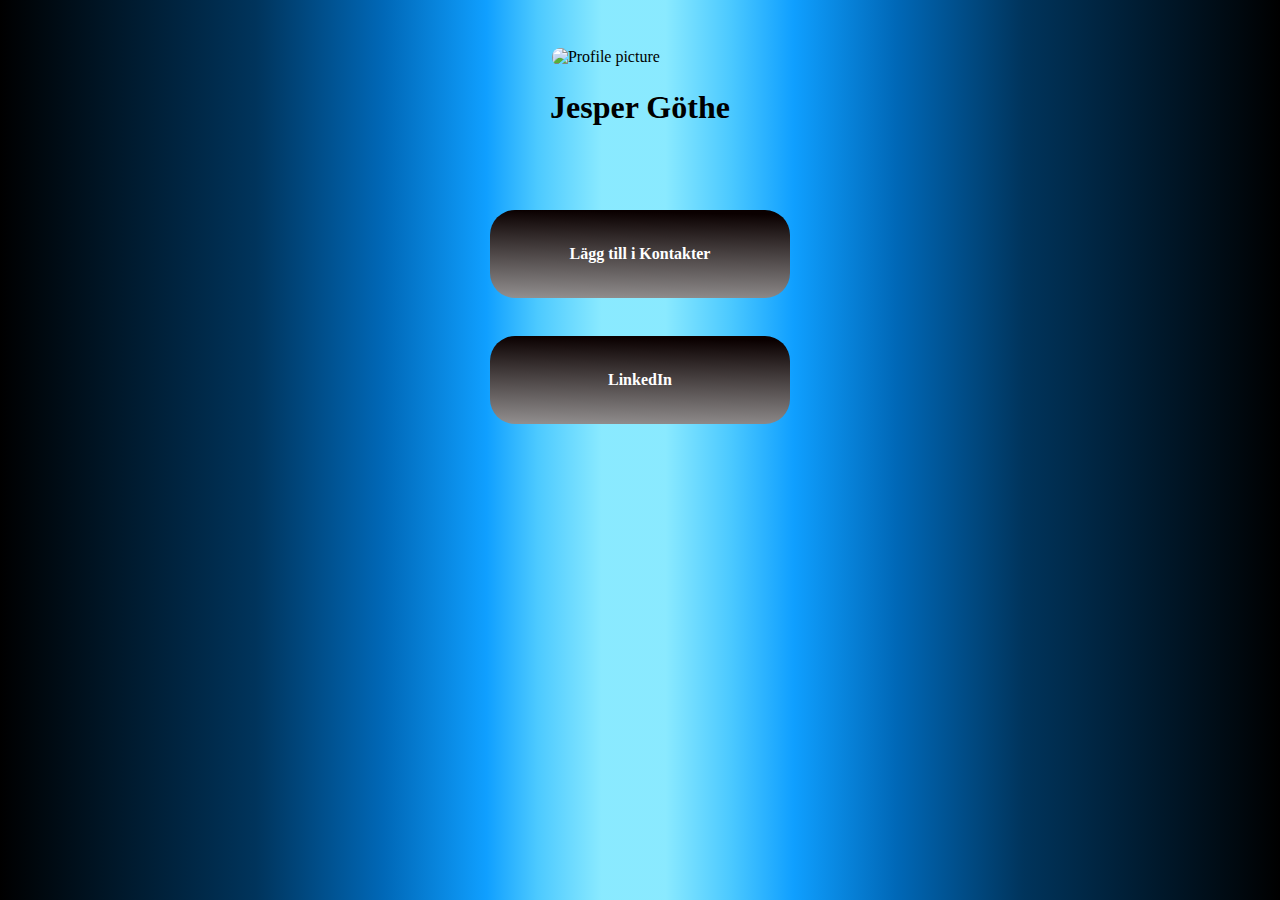
==== wshare/index.html @ 2f064e19 "update" ====
<!DOCTYPE html>
<Html>
    <head>
        <title>Det Smarta Visitkortet</title>
        <link rel="stylesheet" href="style.css">
    </head>
    <body>
        <!-- Namn & Bild -->
        <div class="container">
            <div class="Name">
                <img src="..\media\jesper.jpg" alt="Profile picture">
                <h1 class="name">Jesper Göthe</h1> <!-- Fixa alignment på långa namn-->
            </div>
        </div>
        
        <div class="singleButtonContainer">
            <button class="button1" type="button" onclick="openFile()">Lägg till i Kontakter</button>
        </div>
        
        <div class="singleButtonContainer">
        <button class="button1" type="button"onclick="openFile()">LinkedIn</button>
        </div>



    </body>

    <!-- CSS -->


</Html>
---- wshare/style.css ----
<style>
    .name{
        text-align: center;
        font-size: 48px;
        font-weight: 500;
        font-family:'Trebuchet MS', 'Lucida Sans Unicode', 'Lucida Grande', 'Lucida Sans', Arial, sans-serif;
    }
    .container {
        padding: 3%;
        display: flex;
        justify-content: center; /* center horizontally */
    }
    .container img {
        padding: 1%;
        width: 300px;
        height: auto;
        max-width: 100%;
        max-height: 100%;
        border-width: 0px;
        border-color: #000000;
        border-radius: 40px;
        object-fit: contain; /* or 'cover' depending on your requirements */
        
    }
    .doubleButtonContainer{
        text-align: center;
        height: auto;
        position: relative;
        padding: 40px
    }
    .singleButtonContainer{
        text-align: center;
        height: auto;
        position: relative;
        padding: 1%
    }

    .button1 {
        /* Button attributes */
        width: 300px;
        border-width: 0px;
        border-color: #000000;
        border-radius: 25px;

        /* Text attributes */
        color: #FFFFFF;
        font-size: 12px;
        font-family: 'Overpass',Helvetica,Arial,Lucida,sans-serif; /* funkar inte */
        font-weight: 700;
        background-image: linear-gradient(181deg,#0a0000 5%,#cccccc 140%);
        padding-top: 35px;
        padding-bottom: 35px;
        margin-left: 1%;
        margin-right: 1%;
        margin-top: 1%;

        content: attr(data-icon);
        font-family: "ETmodules";
        line-height: inherit;
        font-size: inherit;

    }
    
    body{
        background-image: linear-gradient(90deg,
        hsl(0deg 0% 0%) 0%,
        hsl(206deg 100% 18%) 20%,
        hsl(206deg 100% 36%) 30%,
        hsl(204deg 100% 53%) 38%,
        hsl(198deg 100% 65%) 42%,
        hsl(191deg 100% 77%) 47%,
        hsl(191deg 100% 77%) 52%,
        hsl(198deg 100% 65%) 57%,
        hsl(204deg 100% 53%) 62%,
        hsl(206deg 100% 36%) 70%,
        hsl(206deg 100% 18%) 80%,
        hsl(0deg 0% 0%) 100%);

        background-repeat: no-repeat;
    }
    html{
        margin: 0;
        height: 100%;
    }
</style>
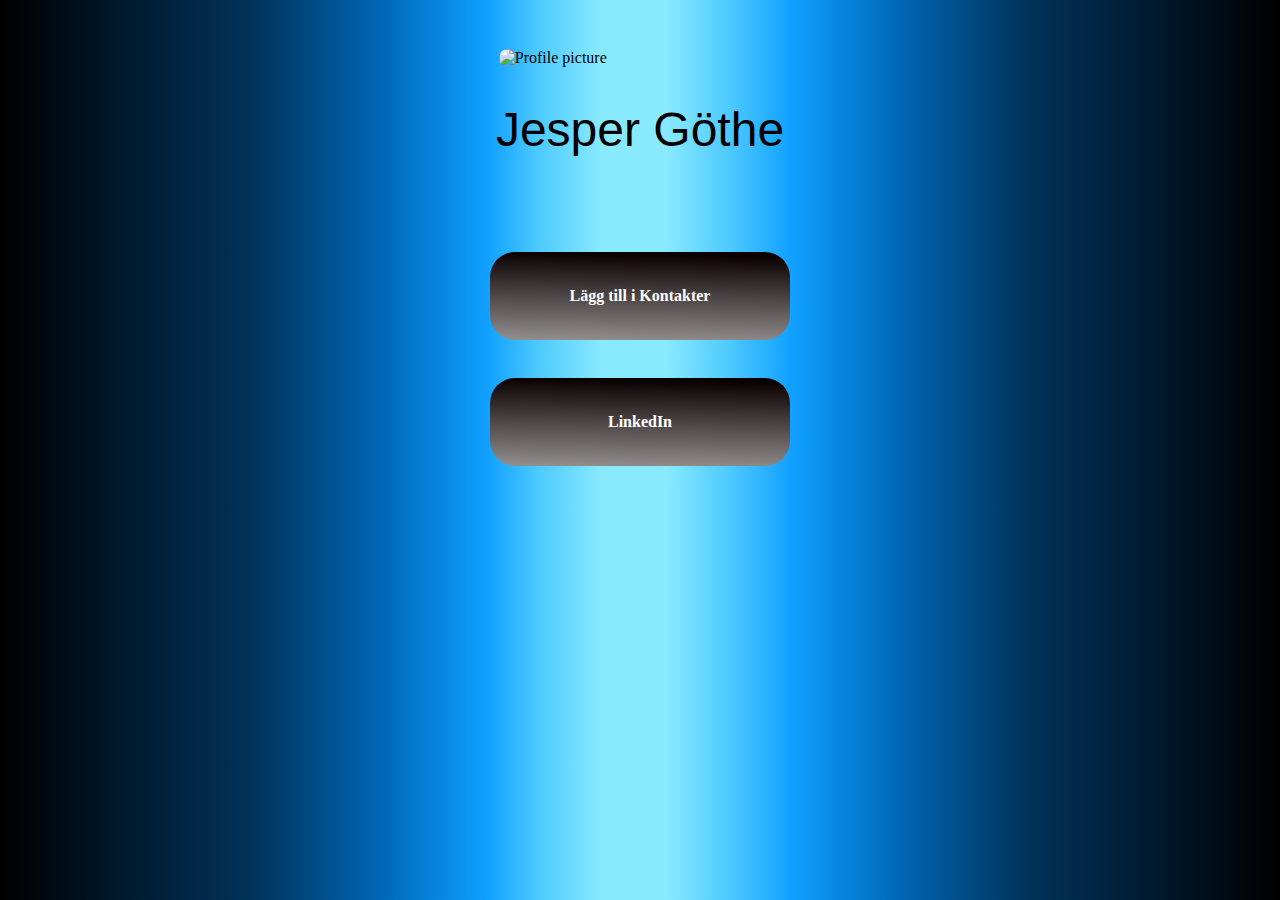
==== commit fb89fa1b: "update 2" ====
--- a/wshare/index.html
+++ b/wshare/index.html
@@ -5,6 +5,8 @@
         <link rel="stylesheet" href="style.css">
     </head>
     <body>
+        <script type="text/javascript" src="wshare.js"></script>
+        
         <!-- Namn & Bild -->
         <div class="container">
             <div class="Name">
@@ -21,8 +23,6 @@
         <button class="button1" type="button"onclick="openFile()">LinkedIn</button>
         </div>
 
-
-
     </body>
 
     <!-- CSS -->
--- a/wshare/style.css
+++ b/wshare/style.css
@@ -1,5 +1,4 @@
 
-<style>
     .name{
         text-align: center;
         font-size: 48px;
@@ -42,6 +41,8 @@
         border-width: 0px;
         border-color: #000000;
         border-radius: 25px;
+        cursor: pointer;
+
 
         /* Text attributes */
         color: #FFFFFF;
@@ -83,4 +84,3 @@
         margin: 0;
         height: 100%;
     }
-</style>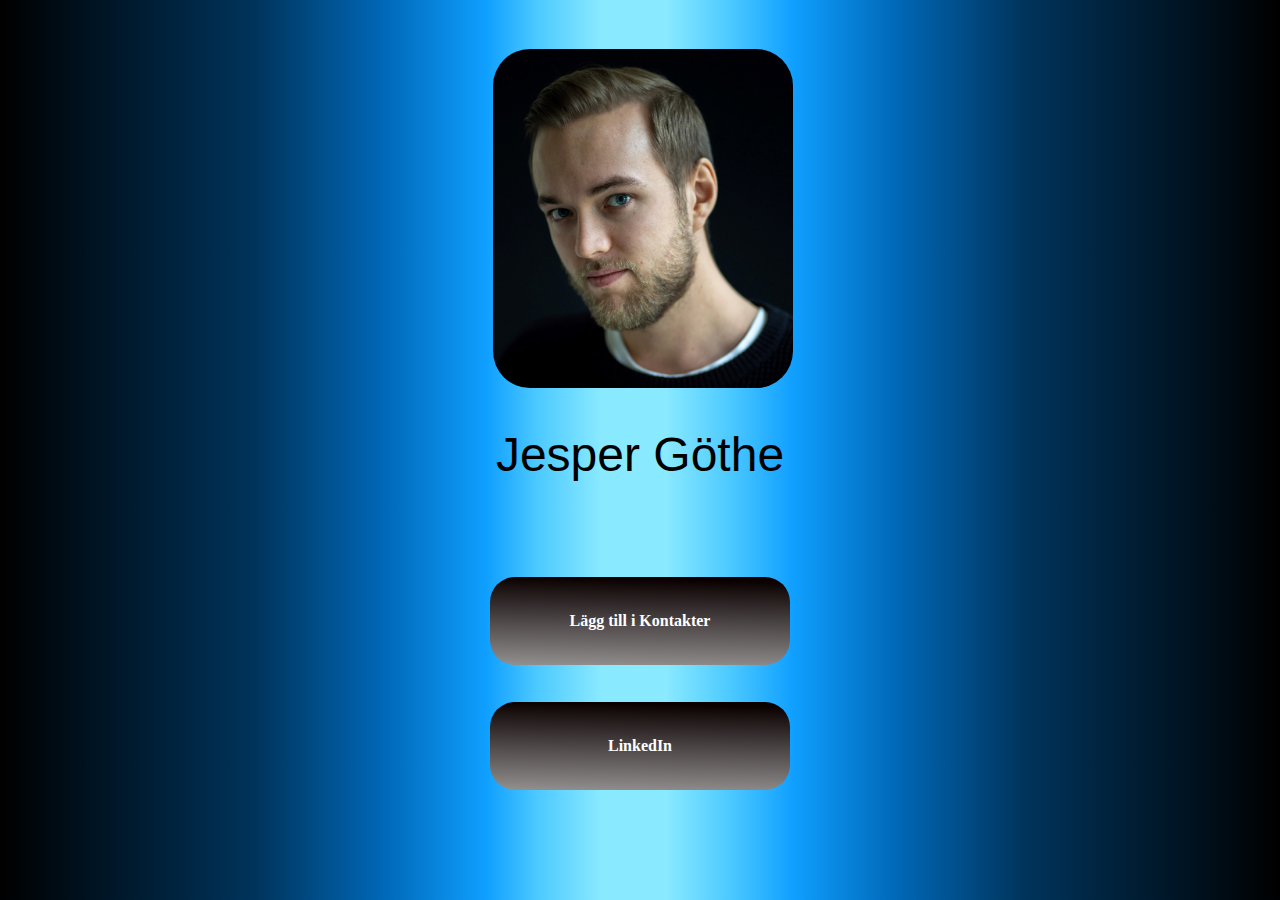
==== commit 690587ce: "case fixes" ====
--- a/wshare/index.html
+++ b/wshare/index.html
@@ -6,11 +6,11 @@
     </head>
     <body>
         <script type="text/javascript" src="wshare.js"></script>
-        
+
         <!-- Namn & Bild -->
         <div class="container">
             <div class="Name">
-                <img src="..\media\jesper.jpg" alt="Profile picture">
+                <img src="..\media\Jesper.jpg" alt="Profile picture">
                 <h1 class="name">Jesper Göthe</h1> <!-- Fixa alignment på långa namn-->
             </div>
         </div>
@@ -20,13 +20,10 @@
         </div>
         
         <div class="singleButtonContainer">
-        <button class="button1" type="button"onclick="openFile()">LinkedIn</button>
+        <button class="button1" type="button" onclick="openUrl('https://www.linkedin.com/in/jesper-g%C3%B6the-373350146/')">LinkedIn</button>
         </div>
 
     </body>
 
-    <!-- CSS -->
 
-
-</Html>
-
+</Html>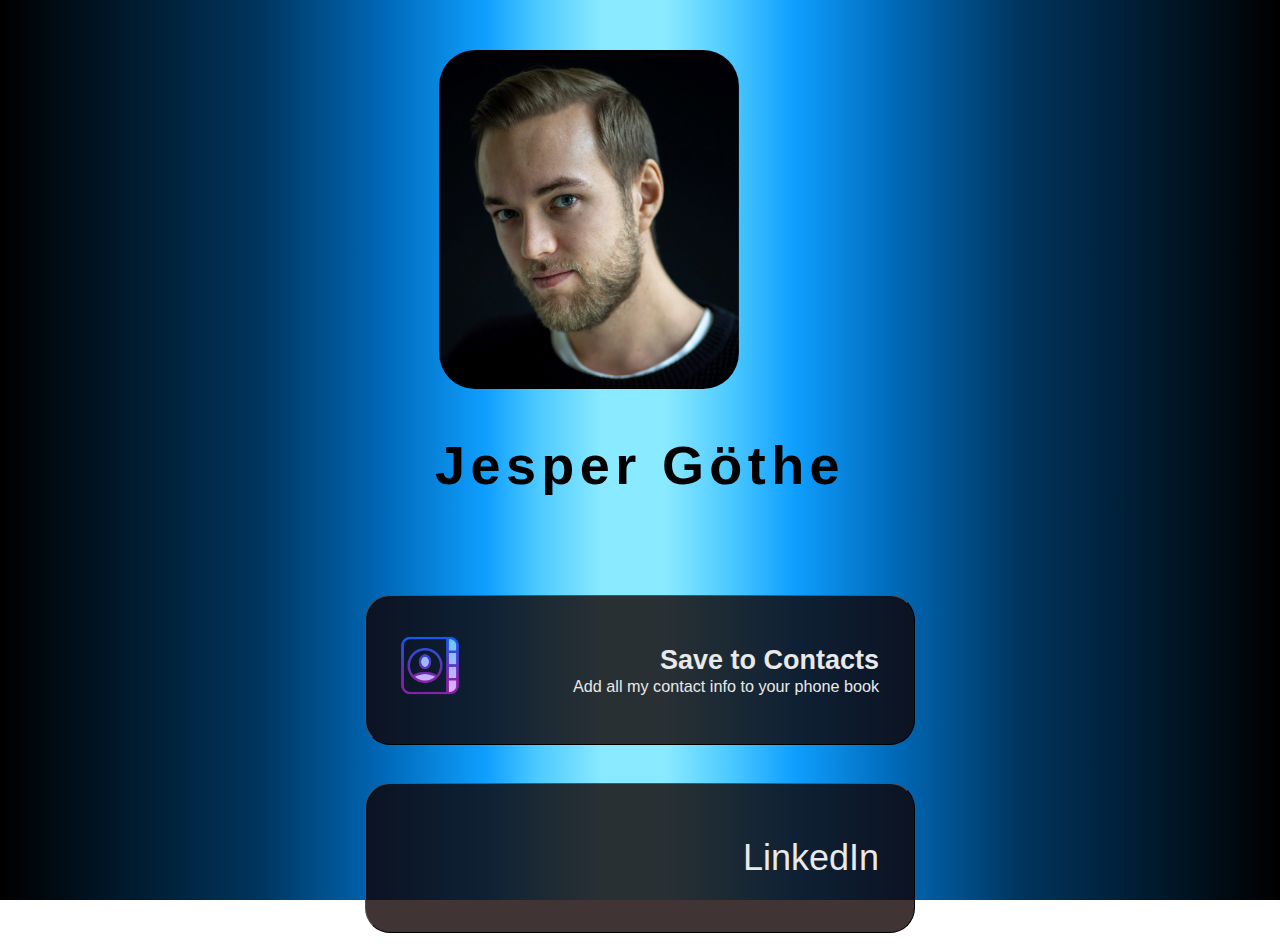
==== commit 181deed3: "big update to buttons" ====
--- a/wshare/index.html
+++ b/wshare/index.html
@@ -3,6 +3,7 @@
     <head>
         <title>Det Smarta Visitkortet</title>
         <link rel="stylesheet" href="style.css">
+       
     </head>
     <body>
         <script type="text/javascript" src="wshare.js"></script>
@@ -16,7 +17,12 @@
         </div>
         
         <div class="singleButtonContainer">
-            <button class="button1" type="button" onclick="openFile()">Lägg till i Kontakter</button>
+            <button class="button1" type="button" onclick="openFile()">
+                <span class="icon"><img src="../media/contacts-512.png" alt="Icon" width="80" height="80"></span>
+                <div class="buttonHeaderText">Save to Contacts</div>
+                <div class="buttonDescriptionText">Add all my contact info to your phone book</div>
+            </button>
+
         </div>
         
         <div class="singleButtonContainer">
@@ -25,5 +31,4 @@
 
     </body>
 
-
 </Html>--- a/wshare/style.css
+++ b/wshare/style.css
@@ -1,9 +1,49 @@
 
+
+@font-face {
+  font-family: 'Manrope';
+  src: url('..fonts/Manrope-Regular.ttf') format('truetype');
+  font-weight: normal;
+  font-style: normal;
+}
+
+@font-face {
+  font-family: 'Manrope';
+  src: url('..fonts/Manrope-Bold.ttf') format('truetype');
+  font-weight: bold;
+  font-style: normal;
+}
+
+@font-face {
+  font-family: 'Manrope';
+  src: url('..fonts/Manrope-Light.ttf') format('truetype');
+  font-weight: 300;
+  font-style: normal;
+}
+@font-face {
+  font-family: 'Manrope';
+  src: url('..fonts/Manrope-ExtraLight.ttf') format('truetype');
+  font-weight: 200;
+  font-style: normal;
+}
+/* Font styles */
+html {
+
+  font-size: 18px
+  
+
+}
+
+
+/* sets font */
+body {
+  font-family: 'Manrope', sans-serif;
+  font-weight: normal;
+}
     .name{
         text-align: center;
-        font-size: 48px;
-        font-weight: 500;
-        font-family:'Trebuchet MS', 'Lucida Sans Unicode', 'Lucida Grande', 'Lucida Sans', Arial, sans-serif;
+        font-size: 3rem;
+        letter-spacing: 0.1em;
     }
     .container {
         padding: 3%;
@@ -35,35 +75,112 @@
         padding: 1%
     }
 
-    .button1 {
-        /* Button attributes */
-        width: 300px;
+    .buttonHeaderText{
+      font-size: 1.5rem;
+      font-weight: bold;
+
+    }
+    .buttonDescriptionText{
+      font-size: 0.9rem;
+      font-weight: light;
+      line-height: 20px;
+    }
+
+    .button1 {
+        border-color: #000000;
+        background-color: #0f0000cb;
+        border-width: 1px;
+
+        /* Button attributes 
         border-width: 0px;
-        border-color: #000000;
+        border-color: #000000;*/
         border-radius: 25px;
         cursor: pointer;
-
-
-        /* Text attributes */
-        color: #FFFFFF;
-        font-size: 12px;
-        font-family: 'Overpass',Helvetica,Arial,Lucida,sans-serif; /* funkar inte */
-        font-weight: 700;
-        background-image: linear-gradient(181deg,#0a0000 5%,#cccccc 140%);
-        padding-top: 35px;
-        padding-bottom: 35px;
         margin-left: 1%;
         margin-right: 1%;
         margin-top: 1%;
-
+        width: 300px;
+        height: 150px;
+        position: relative;
+
+
+        /* Text attributes */
+        color: #e9e9e9;
+        font-size: 1rem;
+        padding: 20px 16px 20px 60px;
+        font-weight: 300;
+        text-align: right;
+
+
+        /*
         content: attr(data-icon);
         font-family: "ETmodules";
         line-height: inherit;
-        font-size: inherit;
-
-    }
+        font-size: inherit; */
+
+    }
+ 
+  /* Button styles for screens at least 640px wide */
+  @media (min-width: 640px) {
+    .button1 {
+      font-size: 1.25rem;
+      padding: 1em 2em;
+      width: 350px;
     
+    }
+  }
+  
+  /* Button styles for screens at least 768px wide */
+  @media (min-width: 768px) {
+    .button1 {
+      font-size: 1.5rem;
+      padding: 25px 25px 25px 70px;
+      width: 450px;
+      
+    }
+  }
+  
+  /* Button styles for screens at least 1024px wide */
+  @media (min-width: 1024px) {
+    .button1 {
+      font-size: 1.75rem;
+      padding: 30px 30px 30px 80px;
+      width: 500px;
+      
+    }
+  }
+  
+  /* Button styles for screens at least 1280px wide */
+  @media (min-width: 1280px) {
+    .button1 {
+      font-size: 2rem;
+      padding: 35px 35px 35px 90px;
+      width: 550px;
+      
+    }
+  }
+  
+  /* Button styles for screens at least 1536px wide */
+  @media (min-width: 1536px) {
+    .button1 {
+      font-size: 2.25rem;
+      padding: 35px 35px 35px 95px;
+      width: 600px;
+     
+    }
+  }
+
+  .button1 .icon {
+    position: absolute; /* position the icon absolutely within the button */
+    left: 0; /* position the icon at the left of the button */
+    top: 50%; /* position the icon at the center of the button */
+    transform: translateY(-50%); /* position the icon at the center of the button */
+    padding: 24px; /* add padding around the icon */
+  }
+  
+
     body{
+        /* Background styles */
         background-image: linear-gradient(90deg,
         hsl(0deg 0% 0%) 0%,
         hsl(206deg 100% 18%) 20%,
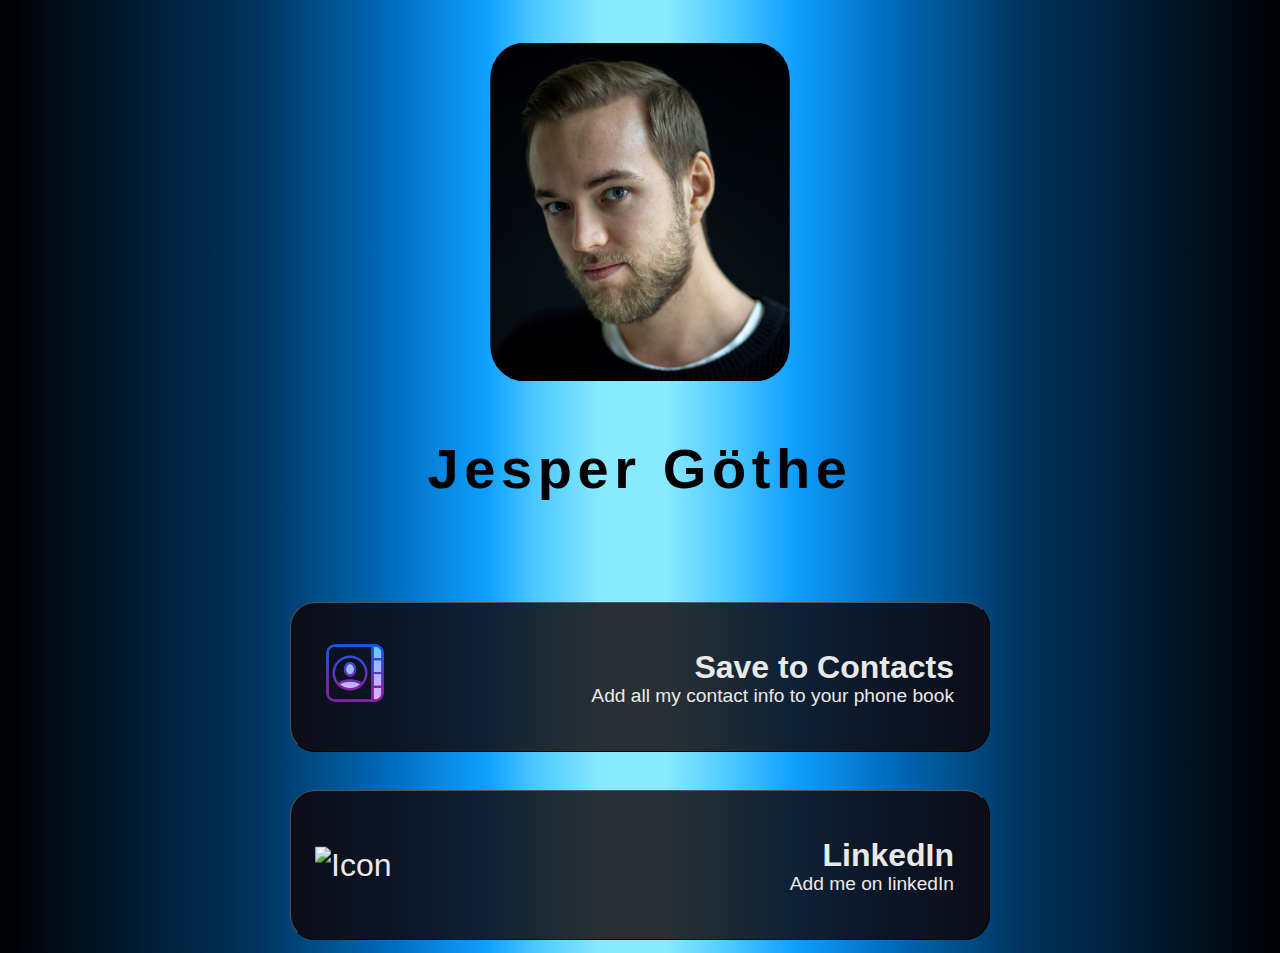
==== commit 175a9a80: "made buttons clickable and increased text size" ====
--- a/wshare/index.html
+++ b/wshare/index.html
@@ -10,7 +10,8 @@
 
         <!-- Namn & Bild -->
         <div class="container">
-            <div class="Name">
+
+            <div class="name">
                 <img src="..\media\Jesper.jpg" alt="Profile picture">
                 <h1 class="name">Jesper Göthe</h1> <!-- Fixa alignment på långa namn-->
             </div>
@@ -26,7 +27,11 @@
         </div>
         
         <div class="singleButtonContainer">
-        <button class="button1" type="button" onclick="openUrl('https://www.linkedin.com/in/jesper-g%C3%B6the-373350146/')">LinkedIn</button>
+        <button class="button1" type="button" onclick="openUrl('https://www.linkedin.com/in/jesper-g%C3%B6the-373350146/')">
+            <span class="icon"><img src="../media/linkedin-512.png" alt="Icon" width="80" height="80"></span>
+            <div class="buttonHeaderText">LinkedIn</div>
+            <div class="buttonDescriptionText">Add me on linkedIn</div>
+        </button>
         </div>
 
     </body>
--- a/wshare/style.css
+++ b/wshare/style.css
@@ -1,5 +1,5 @@
 
-
+/* Font styles */
 @font-face {
   font-family: 'Manrope';
   src: url('..fonts/Manrope-Regular.ttf') format('truetype');
@@ -26,13 +26,6 @@
   font-weight: 200;
   font-style: normal;
 }
-/* Font styles */
-html {
-
-  font-size: 18px
-  
-
-}
 
 
 /* sets font */
@@ -42,7 +35,7 @@
 }
     .name{
         text-align: center;
-        font-size: 3rem;
+        font-size: 3.5rem;
         letter-spacing: 0.1em;
     }
     .container {
@@ -76,12 +69,12 @@
     }
 
     .buttonHeaderText{
-      font-size: 1.5rem;
+      font-size: 2rem;
       font-weight: bold;
 
     }
     .buttonDescriptionText{
-      font-size: 0.9rem;
+      font-size: 1.2rem;
       font-weight: light;
       line-height: 20px;
     }
@@ -90,7 +83,6 @@
         border-color: #000000;
         background-color: #0f0000cb;
         border-width: 1px;
-
         /* Button attributes 
         border-width: 0px;
         border-color: #000000;*/
@@ -99,7 +91,7 @@
         margin-left: 1%;
         margin-right: 1%;
         margin-top: 1%;
-        width: 300px;
+        width: 400px;
         height: 150px;
         position: relative;
 
@@ -125,7 +117,7 @@
     .button1 {
       font-size: 1.25rem;
       padding: 1em 2em;
-      width: 350px;
+      width: 400px;
     
     }
   }
@@ -135,7 +127,7 @@
     .button1 {
       font-size: 1.5rem;
       padding: 25px 25px 25px 70px;
-      width: 450px;
+      width: 550px;
       
     }
   }
@@ -145,7 +137,7 @@
     .button1 {
       font-size: 1.75rem;
       padding: 30px 30px 30px 80px;
-      width: 500px;
+      width: 650px;
       
     }
   }
@@ -155,7 +147,7 @@
     .button1 {
       font-size: 2rem;
       padding: 35px 35px 35px 90px;
-      width: 550px;
+      width: 700px;
       
     }
   }
@@ -165,7 +157,7 @@
     .button1 {
       font-size: 2.25rem;
       padding: 35px 35px 35px 95px;
-      width: 600px;
+      width: 750px;
      
     }
   }
@@ -181,7 +173,8 @@
 
     body{
         /* Background styles */
-        background-image: linear-gradient(90deg,
+        background-image: linear-gradient(
+        90deg,
         hsl(0deg 0% 0%) 0%,
         hsl(206deg 100% 18%) 20%,
         hsl(206deg 100% 36%) 30%,
@@ -196,8 +189,7 @@
         hsl(0deg 0% 0%) 100%);
 
         background-repeat: no-repeat;
+        height: 100%;
+        margin: 0;
+        padding: 0;
     }
-    html{
-        margin: 0;
-        height: 100%;
-    }
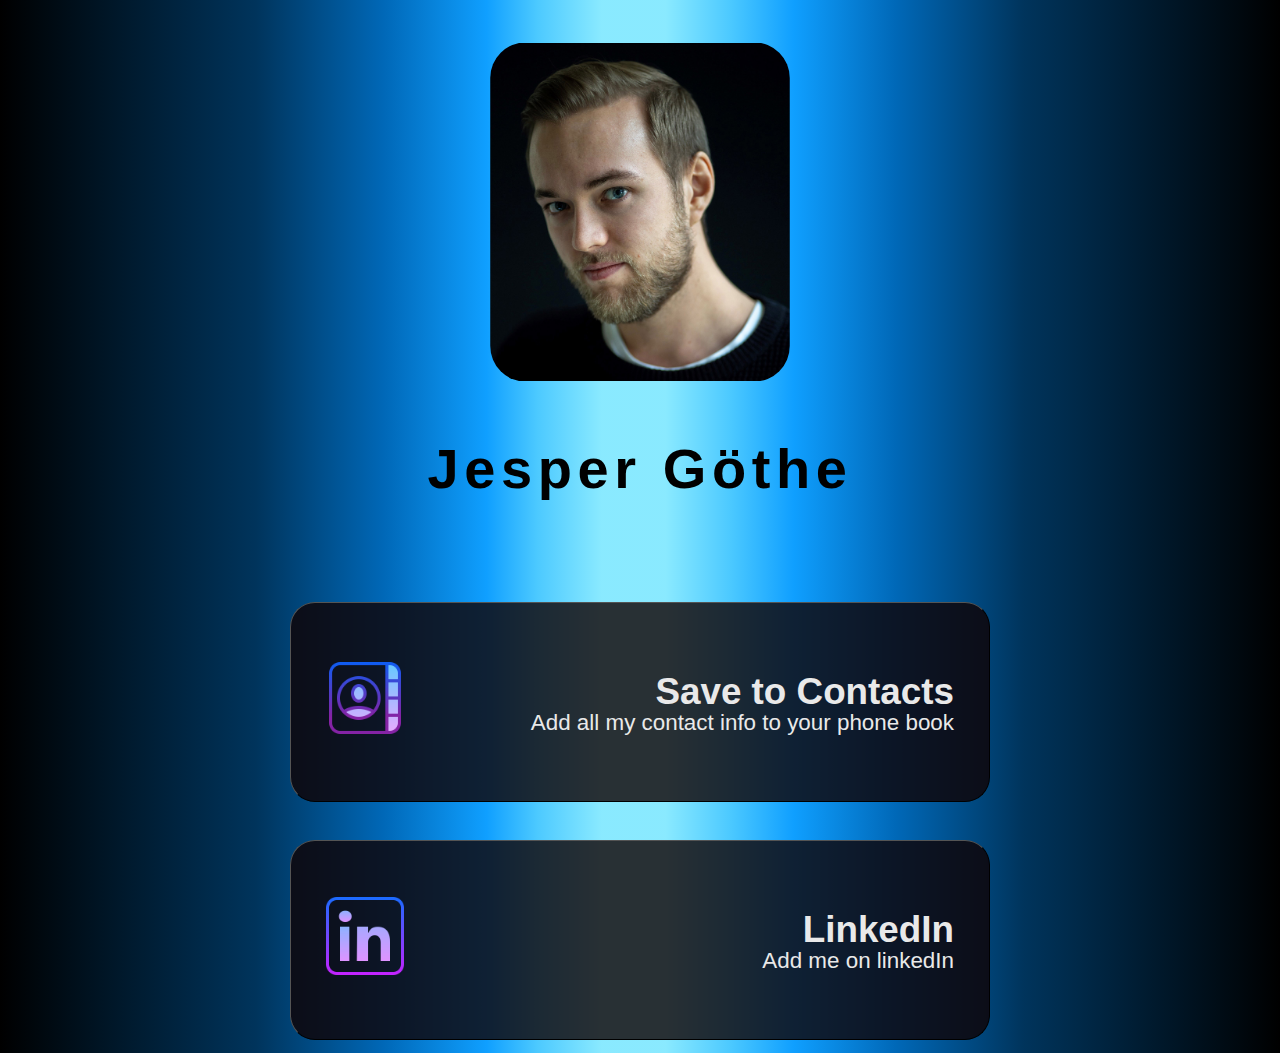
==== commit ee5cc468: "button update" ====
--- a/wshare/index.html
+++ b/wshare/index.html
@@ -19,7 +19,7 @@
         
         <div class="singleButtonContainer">
             <button class="button1" type="button" onclick="openFile()">
-                <span class="icon"><img src="../media/contacts-512.png" alt="Icon" width="80" height="80"></span>
+                <span class="icon"><img src="../media/contacts-512.png" alt="Icon" width="100" height="100"></span>
                 <div class="buttonHeaderText">Save to Contacts</div>
                 <div class="buttonDescriptionText">Add all my contact info to your phone book</div>
             </button>
@@ -28,7 +28,7 @@
         
         <div class="singleButtonContainer">
         <button class="button1" type="button" onclick="openUrl('https://www.linkedin.com/in/jesper-g%C3%B6the-373350146/')">
-            <span class="icon"><img src="../media/linkedin-512.png" alt="Icon" width="80" height="80"></span>
+            <span class="icon"><img src="../media/linkedin-512.png" alt="Icon" width="100" height="100"></span>
             <div class="buttonHeaderText">LinkedIn</div>
             <div class="buttonDescriptionText">Add me on linkedIn</div>
         </button>
--- a/wshare/style.css
+++ b/wshare/style.css
@@ -1,4 +1,3 @@
-
 /* Font styles */
 @font-face {
   font-family: 'Manrope';
@@ -69,12 +68,12 @@
     }
 
     .buttonHeaderText{
-      font-size: 2rem;
+      font-size: 2.3rem;
       font-weight: bold;
 
     }
     .buttonDescriptionText{
-      font-size: 1.2rem;
+      font-size: 1.4rem;
       font-weight: light;
       line-height: 20px;
     }
@@ -92,13 +91,12 @@
         margin-right: 1%;
         margin-top: 1%;
         width: 400px;
-        height: 150px;
+        height: 200px;
         position: relative;
 
 
         /* Text attributes */
         color: #e9e9e9;
-        font-size: 1rem;
         padding: 20px 16px 20px 60px;
         font-weight: 300;
         text-align: right;
@@ -115,7 +113,7 @@
   /* Button styles for screens at least 640px wide */
   @media (min-width: 640px) {
     .button1 {
-      font-size: 1.25rem;
+      font-size: 1.3rem;
       padding: 1em 2em;
       width: 400px;
     
@@ -125,7 +123,7 @@
   /* Button styles for screens at least 768px wide */
   @media (min-width: 768px) {
     .button1 {
-      font-size: 1.5rem;
+      font-size: 1.8rem;
       padding: 25px 25px 25px 70px;
       width: 550px;
       
@@ -135,7 +133,7 @@
   /* Button styles for screens at least 1024px wide */
   @media (min-width: 1024px) {
     .button1 {
-      font-size: 1.75rem;
+      font-size: 1.9rem;
       padding: 30px 30px 30px 80px;
       width: 650px;
       
@@ -145,7 +143,7 @@
   /* Button styles for screens at least 1280px wide */
   @media (min-width: 1280px) {
     .button1 {
-      font-size: 2rem;
+      font-size: 2.2rem;
       padding: 35px 35px 35px 90px;
       width: 700px;
       
@@ -155,7 +153,7 @@
   /* Button styles for screens at least 1536px wide */
   @media (min-width: 1536px) {
     .button1 {
-      font-size: 2.25rem;
+      font-size: 2.4rem;
       padding: 35px 35px 35px 95px;
       width: 750px;
      
@@ -172,8 +170,12 @@
   
 
     body{
-        /* Background styles */
-        background-image: linear-gradient(
+
+      margin: 0;
+      padding: 0;
+      height: 100%;
+      /* Background styles */
+      background-image: linear-gradient(
         90deg,
         hsl(0deg 0% 0%) 0%,
         hsl(206deg 100% 18%) 20%,
@@ -188,8 +190,10 @@
         hsl(206deg 100% 18%) 80%,
         hsl(0deg 0% 0%) 100%);
 
-        background-repeat: no-repeat;
-        height: 100%;
-        margin: 0;
-        padding: 0;
+      
+      background-repeat: no-repeat;
+      background-size: cover;
+    
+        
     }
+
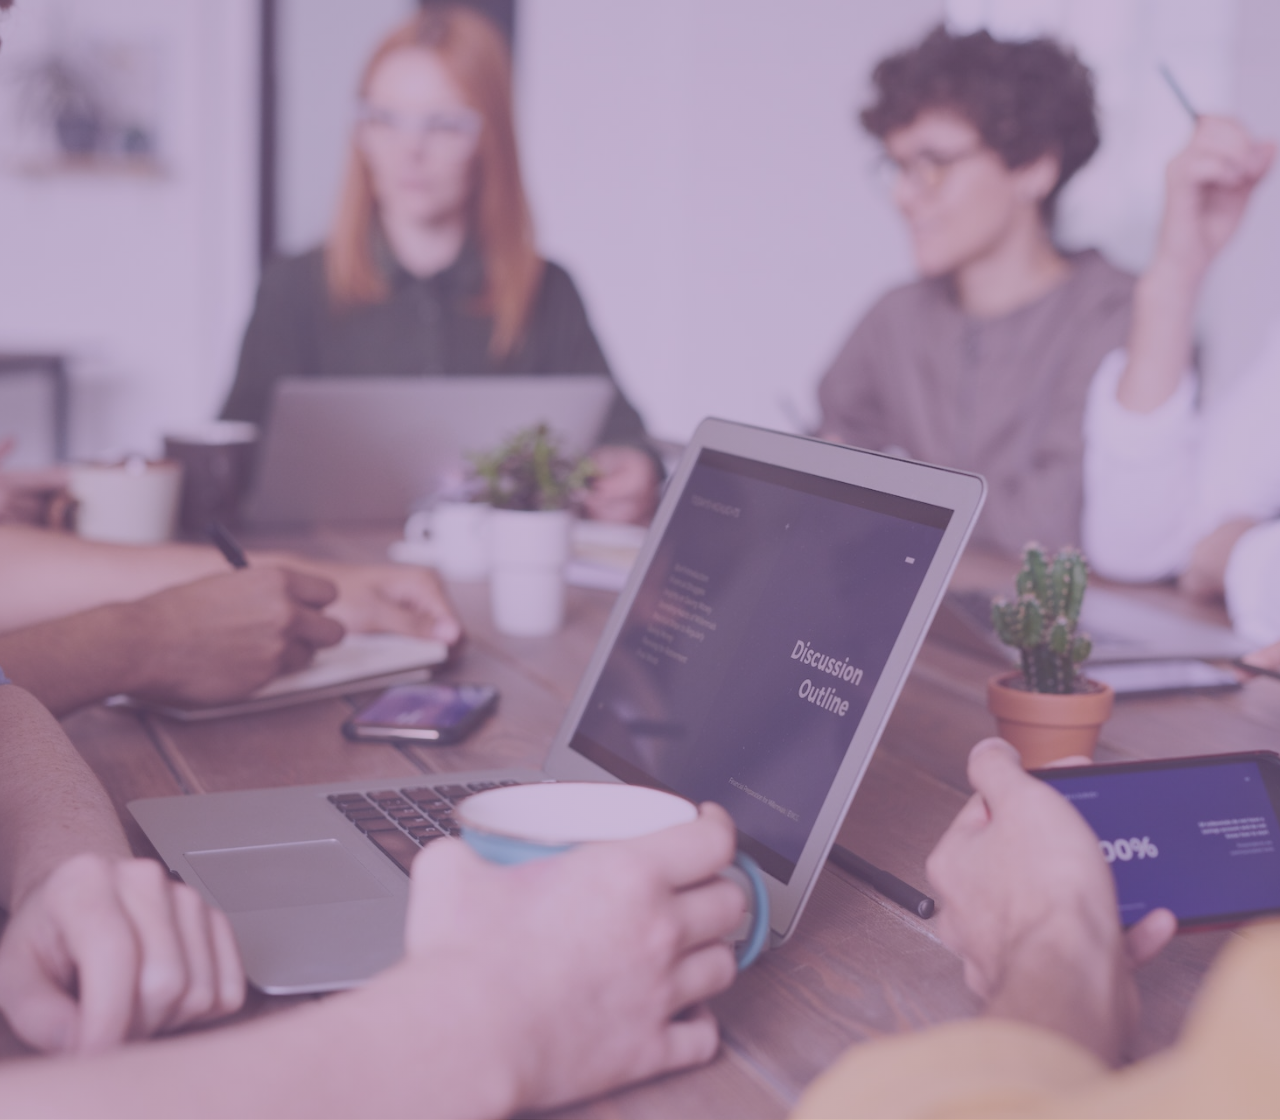
==== commit 224b880c: "update visitkort" ====
--- a/wshare/index.html
+++ b/wshare/index.html
@@ -13,15 +13,25 @@
 
             <div class="name">
                 <img src="..\media\Jesper.jpg" alt="Profile picture">
-                <h1 class="name">Jesper Göthe</h1> <!-- Fixa alignment på långa namn-->
+                <!--<h1 class="name">Jesper Göthe</h1>  Fixa alignment på långa namn-->
             </div>
         </div>
+
+        <div class="business-card"> <!-- Business card -->
+            <div class="logo"></div>
+            <div class="info">
+              <h2>Jesper Göthe</h2> <!-- Namne -->
+              <h3>Audit Associate</h3> <!-- Titel -->
+              <a href="https://www.ey.com/">Earnst & Young</a>
+              <a href="https://www.apple.com/">WSHARE</a>
+            </div>
+          </div>
         
         <div class="singleButtonContainer">
             <button class="button1" type="button" onclick="openFile()">
                 <span class="icon"><img src="../media/contacts-512.png" alt="Icon" width="100" height="100"></span>
                 <div class="buttonHeaderText">Save to Contacts</div>
-                <div class="buttonDescriptionText">Add all my contact info to your phone book</div>
+                <div class="buttonDescriptionText">Add my contact info to your phone book</div>
             </button>
 
         </div>
--- a/wshare/style.css
+++ b/wshare/style.css
@@ -41,6 +41,9 @@
         padding: 3%;
         display: flex;
         justify-content: center; /* center horizontally */
+
+        opacity: 0;
+        animation: fadeIn 1.8s forwards;
     }
     .container img {
         padding: 1%;
@@ -53,6 +56,7 @@
         border-radius: 40px;
         object-fit: contain; /* or 'cover' depending on your requirements */
         
+
     }
     .doubleButtonContainer{
         text-align: center;
@@ -82,9 +86,6 @@
         border-color: #000000;
         background-color: #0f0000cb;
         border-width: 1px;
-        /* Button attributes 
-        border-width: 0px;
-        border-color: #000000;*/
         border-radius: 25px;
         cursor: pointer;
         margin-left: 1%;
@@ -102,18 +103,16 @@
         text-align: right;
 
 
-        /*
-        content: attr(data-icon);
-        font-family: "ETmodules";
-        line-height: inherit;
-        font-size: inherit; */
-
-    }
+        /*Animations*/
+      opacity: 0;
+      transform: rotate(2deg) scale(0.90);
+      animation: fadeInWiggle 2s ease-in-out forwards;
+      }
  
   /* Button styles for screens at least 640px wide */
   @media (min-width: 640px) {
     .button1 {
-      font-size: 1.3rem;
+      font-size: 1.1rem;
       padding: 1em 2em;
       width: 400px;
     
@@ -123,7 +122,7 @@
   /* Button styles for screens at least 768px wide */
   @media (min-width: 768px) {
     .button1 {
-      font-size: 1.8rem;
+      font-size: 1.4rem;
       padding: 25px 25px 25px 70px;
       width: 550px;
       
@@ -133,7 +132,7 @@
   /* Button styles for screens at least 1024px wide */
   @media (min-width: 1024px) {
     .button1 {
-      font-size: 1.9rem;
+      font-size: 1.8rem;
       padding: 30px 30px 30px 80px;
       width: 650px;
       
@@ -175,7 +174,17 @@
       padding: 0;
       height: 100%;
       /* Background styles */
+
       background-image: linear-gradient(
+        rgba(150, 115, 170, 0.5),
+        rgba(150, 115, 170, 0.5)
+      ),
+      url(../media/meeting-background.jpg);
+      background-repeat: no-repeat;
+      background-size: cover;
+      background-position: center center;
+
+      /* background-image: linear-gradient(
         90deg,
         hsl(0deg 0% 0%) 0%,
         hsl(206deg 100% 18%) 20%,
@@ -188,12 +197,103 @@
         hsl(204deg 100% 53%) 62%,
         hsl(206deg 100% 36%) 70%,
         hsl(206deg 100% 18%) 80%,
-        hsl(0deg 0% 0%) 100%);
+        hsl(0deg 0% 0%) 100%); */
 
       
       background-repeat: no-repeat;
       background-size: cover;
-    
-        
-    }
-
+          
+    }
+
+    .business-card {
+      width: 350px;
+      height: auto;
+      margin: 30px auto;
+      background-size: cover;
+      background-color: rgba(0, 0, 0, 0.65);
+      color: #fff;
+      font-size: 16px;
+      line-height: 1.2;
+      padding: 20px;
+      display: flex;
+      border-width: 1px;
+      border-radius: 3px;
+
+      
+      /*Animations*/
+      opacity: 0;
+      transform: rotate(2deg) scale(0.90);
+      animation: fadeInWiggle 2.5s ease-in-out forwards;
+      
+     
+      }
+      /*Animations*/
+      @keyframes fadeInWiggle {
+        from {
+          opacity: 0;
+          transform: rotate(2deg) scale(0.95);
+        }
+        50% {
+          transform: rotate(-1deg) scale(1.08);
+        }
+        to {
+          opacity: 1;
+          transform: rotate(0deg) scale(1);
+        }
+      }
+      @keyframes float { /*Not in use right now*/
+        0% {
+          transform: scale(1);
+        }
+        50% {
+          transform: scale(1.02);
+        }
+        100% {
+          transform: scale(1);
+        }
+      }
+      @keyframes fadeIn {
+        from {
+          opacity: 0;
+        }
+        to {
+          opacity: 1;
+        }
+      }
+
+    .logo {
+      background-image: url('../media/ey-white-logo.png');
+      background-size: contain;
+      width: 80px;
+      height: 80px;
+      vertical-align: middle;
+      }
+  
+    .info {
+      font-size: 14px;
+      vertical-align: middle;
+      text-align: right;
+      flex: 1;
+    }
+    
+    .info h2 {
+      margin: 0;
+      font-size: 24px;
+    }
+    
+    .info h3 {
+      margin-top: 5px;
+      margin-bottom: 10px;
+      font-size: 18px;
+    }
+    
+    .info a {
+      display: block;
+      margin-bottom: 5px;
+      text-decoration: none;
+      color: #337ab7;
+    }
+    
+    .info a:hover {
+      text-decoration: underline;
+    }
